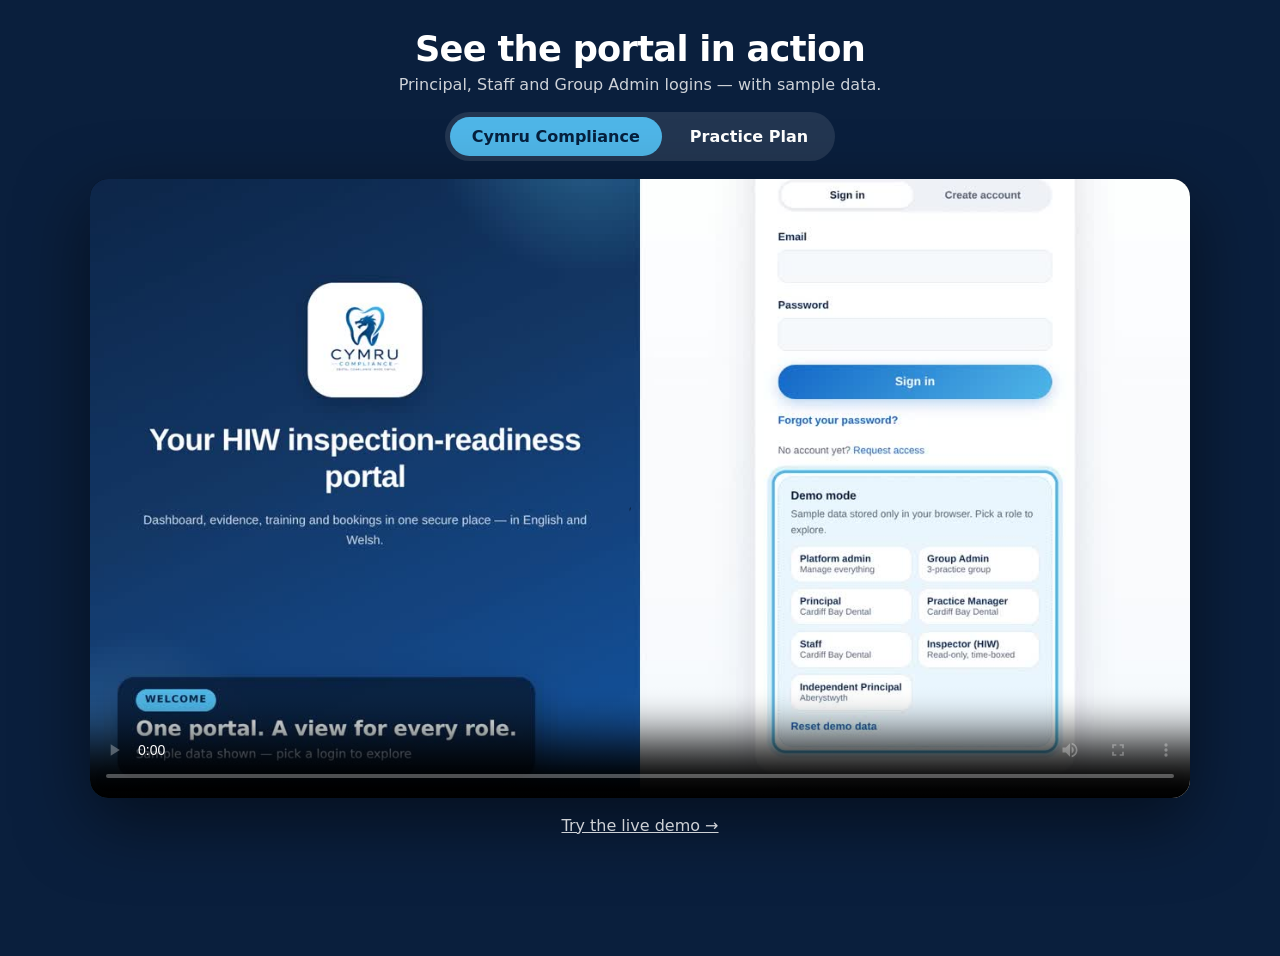
==== promo/index.html @ 37885058 "promo" ====
<!doctype html>
<html lang="en"><head><meta charset="UTF-8"><meta name="viewport" content="width=device-width, initial-scale=1">
<meta name="robots" content="noindex"><title>Portal tour — Cymru Compliance</title>
<style>
 body{margin:0;font-family:Inter,"Segoe UI",system-ui,sans-serif;background:#0a1f3d;color:#fff;min-height:100vh;display:flex;flex-direction:column;align-items:center;padding:28px 16px}
 h1{font-size:clamp(1.4rem,3vw,2.2rem);margin:0 0 6px;letter-spacing:-.02em;text-align:center} p{margin:0 0 18px;opacity:.8;text-align:center}
 .tabs{display:flex;gap:6px;background:rgba(255,255,255,.1);padding:5px;border-radius:999px;margin-bottom:18px}
 .tabs button{border:0;background:transparent;color:#fff;font:inherit;font-weight:700;padding:10px 22px;border-radius:999px;cursor:pointer}
 .tabs button.on{background:#4fb6e8;color:#06203d} body.pp .tabs button.on{background:#e6b422;color:#0d0d0d} body.pp{background:#0d0d0d}
 video{width:min(1100px,100%);border-radius:18px;box-shadow:0 24px 70px rgba(0,0,0,.5);background:#000}
 a{color:inherit;opacity:.8;margin-top:18px}
</style></head><body>
<h1>See the portal in action</h1><p>Principal, Staff and Group Admin logins — with sample data.</p>
<div class="tabs"><button id="b1" class="on">Cymru Compliance</button><button id="b2">Practice Plan</button></div>
<video id="v" controls playsinline preload="metadata" poster="cymru-poster.jpg"><source src="cymru-compliance-promo.mp4" type="video/mp4"></video>
<a href="../portal/app.html">Try the live demo →</a>
<script>
 var v=document.getElementById("v"),b1=document.getElementById("b1"),b2=document.getElementById("b2");
 function pick(pp){ b1.classList.toggle("on",!pp); b2.classList.toggle("on",pp); document.body.classList.toggle("pp",pp);
   v.poster=pp?"practice-plan-poster.jpg":"cymru-poster.jpg"; v.src=pp?"practice-plan-promo.mp4":"cymru-compliance-promo.mp4"; v.load(); }
 b1.onclick=function(){pick(false)}; b2.onclick=function(){pick(true)};
</script></body></html>
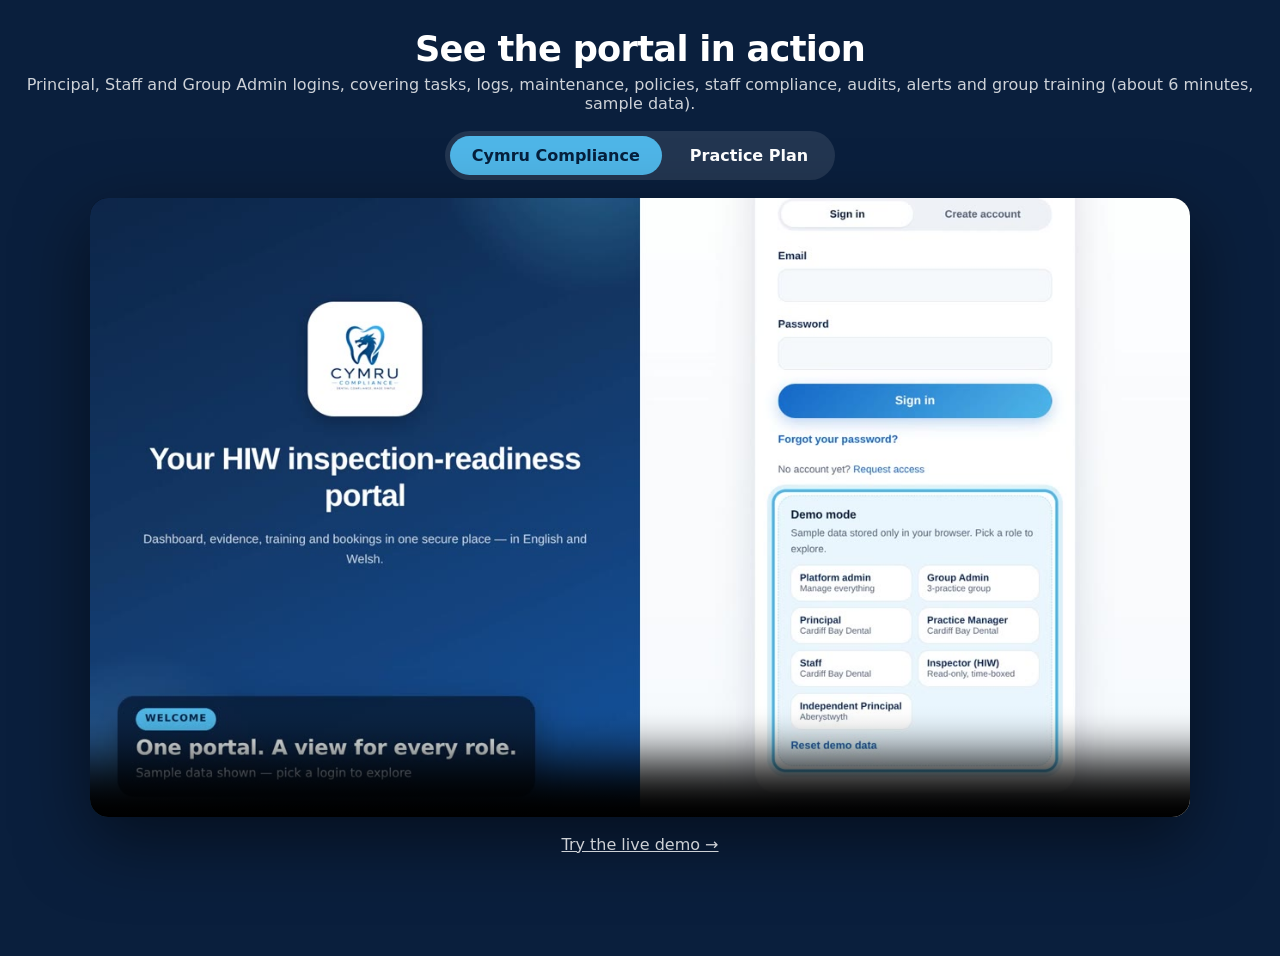
==== commit fa17e158: "new prom vids" ====
--- a/promo/index.html
+++ b/promo/index.html
@@ -10,7 +10,7 @@
  video{width:min(1100px,100%);border-radius:18px;box-shadow:0 24px 70px rgba(0,0,0,.5);background:#000}
  a{color:inherit;opacity:.8;margin-top:18px}
 </style></head><body>
-<h1>See the portal in action</h1><p>Principal, Staff and Group Admin logins — with sample data.</p>
+<h1>See the portal in action</h1><p>Principal, Staff and Group Admin logins, covering tasks, logs, maintenance, policies, staff compliance, audits, alerts and group training (about 6 minutes, sample data).</p>
 <div class="tabs"><button id="b1" class="on">Cymru Compliance</button><button id="b2">Practice Plan</button></div>
 <video id="v" controls playsinline preload="metadata" poster="cymru-poster.jpg"><source src="cymru-compliance-promo.mp4" type="video/mp4"></video>
 <a href="../portal/app.html">Try the live demo →</a>
